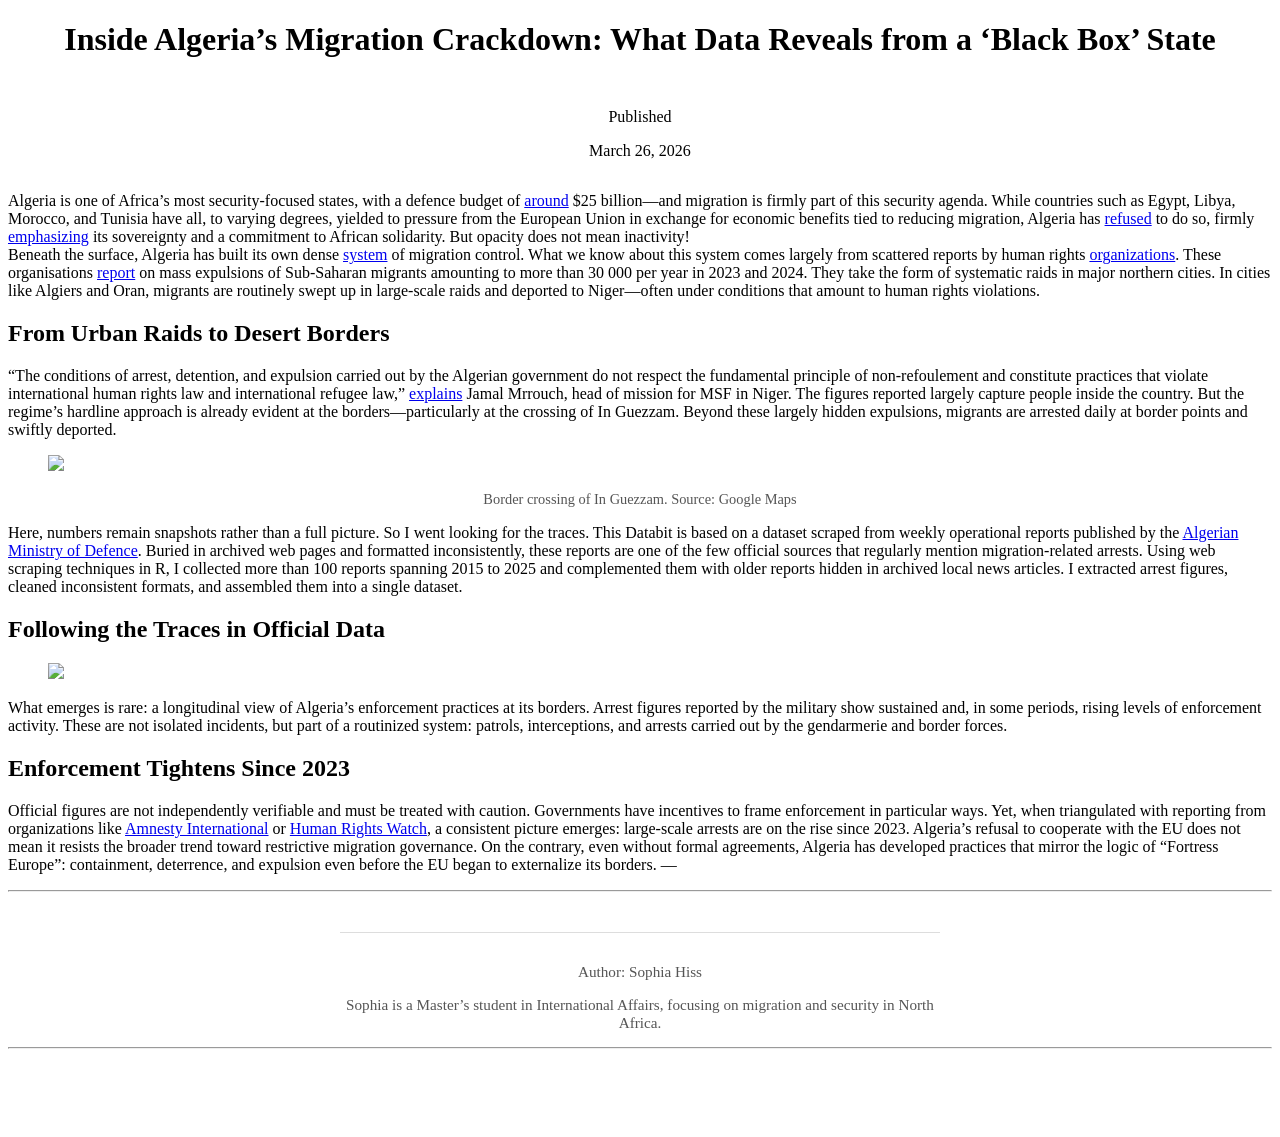
==== DataBit1_SophiaHiss.html @ bd92fb6d "Add files via upload" ====
<!DOCTYPE html>
<html xmlns="http://www.w3.org/1999/xhtml" lang="en" xml:lang="en"><head>

<meta charset="utf-8">
<meta name="generator" content="quarto-1.8.25">

<meta name="viewport" content="width=device-width, initial-scale=1.0, user-scalable=yes">

<meta name="author" content="">
<meta name="dcterms.date" content="2026-03-26">

<title>Inside Algeria’s Migration Crackdown: What Data Reveals from a ‘Black Box’ State</title>
<style>
code{white-space: pre-wrap;}
span.smallcaps{font-variant: small-caps;}
div.columns{display: flex; gap: min(4vw, 1.5em);}
div.column{flex: auto; overflow-x: auto;}
div.hanging-indent{margin-left: 1.5em; text-indent: -1.5em;}
ul.task-list{list-style: none;}
ul.task-list li input[type="checkbox"] {
  width: 0.8em;
  margin: 0 0.8em 0.2em -1em; /* quarto-specific, see https://github.com/quarto-dev/quarto-cli/issues/4556 */ 
  vertical-align: middle;
}
</style>


<script src="DataBit1_SophiaHiss_files/libs/clipboard/clipboard.min.js"></script>
<script src="DataBit1_SophiaHiss_files/libs/quarto-html/quarto.js" type="module"></script>
<script src="DataBit1_SophiaHiss_files/libs/quarto-html/tabsets/tabsets.js" type="module"></script>
<script src="DataBit1_SophiaHiss_files/libs/quarto-html/axe/axe-check.js" type="module"></script>
<script src="DataBit1_SophiaHiss_files/libs/quarto-html/popper.min.js"></script>
<script src="DataBit1_SophiaHiss_files/libs/quarto-html/tippy.umd.min.js"></script>
<script src="DataBit1_SophiaHiss_files/libs/quarto-html/anchor.min.js"></script>
<link href="DataBit1_SophiaHiss_files/libs/quarto-html/tippy.css" rel="stylesheet">
<link href="DataBit1_SophiaHiss_files/libs/quarto-html/quarto-syntax-highlighting-7b89279ff1a6dce999919e0e67d4d9ec.css" rel="stylesheet" id="quarto-text-highlighting-styles">
<script src="DataBit1_SophiaHiss_files/libs/bootstrap/bootstrap.min.js"></script>
<link href="DataBit1_SophiaHiss_files/libs/bootstrap/bootstrap-icons.css" rel="stylesheet">
<link href="DataBit1_SophiaHiss_files/libs/bootstrap/bootstrap-4d7f0bce1131f3e5f9547cd857cfbfc8.min.css" rel="stylesheet" append-hash="true" id="quarto-bootstrap" data-mode="light">


<link rel="stylesheet" href="styles.css">
</head>

<body class="fullcontent quarto-light">

<div id="quarto-content" class="page-columns page-rows-contents page-layout-article">

<main class="content" id="quarto-document-content">

<header id="title-block-header" class="quarto-title-block default">
<div class="quarto-title">
<h1 class="title">Inside Algeria’s Migration Crackdown: What Data Reveals from a ‘Black Box’ State</h1>
</div>



<div class="quarto-title-meta">

    
    <div>
    <div class="quarto-title-meta-heading">Published</div>
    <div class="quarto-title-meta-contents">
      <p class="date">March 26, 2026</p>
    </div>
  </div>
  
    
  </div>
  


</header>


<p>Algeria is one of Africa’s most security-focused states, with a defence budget of <a href="https://www.newarab.com/news/defence-remains-algerias-top-yearly-expenditure-2026">around</a> $25 billion—and migration is firmly part of this security agenda. While countries such as Egypt, Libya, Morocco, and Tunisia have all, to varying degrees, yielded to pressure from the European Union in exchange for economic benefits tied to reducing migration, Algeria has <a href="https://www.ispionline.it/en/publication/rocky-road-ahead-the-challenges-of-eu-algeria-relations-181457">refused</a> to do so, firmly <a href="https://www.elmoudjahid.dz/fr/actualite/solidarite-avec-les-pays-africains-un-principe-fondamental-pour-l-algerie-5058">emphasizing</a> its sovereignty and a commitment to African solidarity. But opacity does not mean inactivity!<br> Beneath the surface, Algeria has built its own dense <a href="https://ftdes.net/en/suppression-of-movement-migration-control-manufactured-precarity-and-racialised-border-regimes-in-post-hirak-algeria-in-the-name-of-sovereignty-at-the-service-of-rent-accumulation/">system</a> of migration control. What we know about this system comes largely from scattered reports by human rights <a href="https://alarmephonesahara.info/fr/dossiers/dossier-2-les-meilleurs-endroits-pour-faire-la-sieste">organizations</a>. These organisations <a href="https://www.medecinssansfrontieres.ca/niger-les-expulsions-mettent-en-danger-la-vie-des-migrants/">report</a> on mass expulsions of Sub-Saharan migrants amounting to more than 30 000 per year in 2023 and 2024. They take the form of systematic raids in major northern cities. In cities like Algiers and Oran, migrants are routinely swept up in large-scale raids and deported to Niger—often under conditions that amount to human rights violations.</p>
<section id="from-urban-raids-to-desert-borders" class="level2">
<h2 class="anchored" data-anchor-id="from-urban-raids-to-desert-borders">From Urban Raids to Desert Borders</h2>
<p>“The conditions of arrest, detention, and expulsion carried out by the Algerian government do not respect the fundamental principle of non-refoulement and constitute practices that violate international human rights law and international refugee law,” <a href="https://www.medecinssansfrontieres.ca/niger-les-expulsions-mettent-en-danger-la-vie-des-migrants/">explains</a> Jamal Mrrouch, head of mission for MSF in Niger. The figures reported largely capture people inside the country. But the regime’s hardline approach is already evident at the borders—particularly at the crossing of In Guezzam. Beyond these largely hidden expulsions, migrants are arrested daily at border points and swiftly deported.</p>
<div class="quarto-figure quarto-figure-center">
<figure class="figure">
<p><img src="DataBit1-Figures/InGuezzam.png" class="img-fluid figure-img" style="width:70.0%"></p>
<figcaption>Border crossing of In Guezzam. Source: Google Maps</figcaption>
</figure>
</div>
<p>Here, numbers remain snapshots rather than a full picture. So I went looking for the traces. This Databit is based on a dataset scraped from weekly operational reports published by the <a href="https://www.mdn.dz/site_principal/sommaire/archives/archives_actualites_fr.php">Algerian Ministry of Defence</a>. Buried in archived web pages and formatted inconsistently, these reports are one of the few official sources that regularly mention migration-related arrests. Using web scraping techniques in R, I collected more than 100 reports spanning 2015 to 2025 and complemented them with older reports hidden in archived local news articles. I extracted arrest figures, cleaned inconsistent formats, and assembled them into a single dataset.</p>
</section>
<section id="following-the-traces-in-official-data" class="level2">
<h2 class="anchored" data-anchor-id="following-the-traces-in-official-data">Following the Traces in Official Data</h2>
<div class="quarto-figure quarto-figure-center">
<figure class="figure">
<p><img src="DataBit1-Figures/Arrests-aggregated-2015-2025.png" class="img-fluid quarto-figure quarto-figure-center figure-img" style="width:70.0%"></p>
</figure>
</div>
<p>What emerges is rare: a longitudinal view of Algeria’s enforcement practices at its borders. Arrest figures reported by the military show sustained and, in some periods, rising levels of enforcement activity. These are not isolated incidents, but part of a routinized system: patrols, interceptions, and arrests carried out by the gendarmerie and border forces.</p>
</section>
<section id="enforcement-tightens-since-2023" class="level2">
<h2 class="anchored" data-anchor-id="enforcement-tightens-since-2023">Enforcement Tightens Since 2023</h2>
<p>Official figures are not independently verifiable and must be treated with caution. Governments have incentives to frame enforcement in particular ways. Yet, when triangulated with reporting from organizations like <a href="https://reliefweb.int/report/algeria/forced-leave-stories-injustice-against-migrants-algeria">Amnesty International</a> or <a href="https://www.hrw.org/news/2020/10/09/algeria-migrants-asylum-seekers-forced-out">Human Rights Watch</a>, a consistent picture emerges: large-scale arrests are on the rise since 2023. Algeria’s refusal to cooperate with the EU does not mean it resists the broader trend toward restrictive migration governance. On the contrary, even without formal agreements, Algeria has developed practices that mirror the logic of “Fortress Europe”: containment, deterrence, and expulsion even before the EU began to externalize its borders. —</p>
<hr>
<div class="author-box">
<p>Author: Sophia Hiss</p>
<p>Sophia is a Master’s student in International Affairs, focusing on migration and security in North Africa.</p>
</div>
<hr>
<p><br>
</p>
<p><br>
</p>
</section>
<section id="section" class="level2">
<h2 class="anchored" data-anchor-id="section"></h2>
</section>

</main>
<!-- /main column -->
<script id="quarto-html-after-body" type="application/javascript">
  window.document.addEventListener("DOMContentLoaded", function (event) {
    const icon = "";
    const anchorJS = new window.AnchorJS();
    anchorJS.options = {
      placement: 'right',
      icon: icon
    };
    anchorJS.add('.anchored');
    const isCodeAnnotation = (el) => {
      for (const clz of el.classList) {
        if (clz.startsWith('code-annotation-')) {                     
          return true;
        }
      }
      return false;
    }
    const onCopySuccess = function(e) {
      // button target
      const button = e.trigger;
      // don't keep focus
      button.blur();
      // flash "checked"
      button.classList.add('code-copy-button-checked');
      var currentTitle = button.getAttribute("title");
      button.setAttribute("title", "Copied!");
      let tooltip;
      if (window.bootstrap) {
        button.setAttribute("data-bs-toggle", "tooltip");
        button.setAttribute("data-bs-placement", "left");
        button.setAttribute("data-bs-title", "Copied!");
        tooltip = new bootstrap.Tooltip(button, 
          { trigger: "manual", 
            customClass: "code-copy-button-tooltip",
            offset: [0, -8]});
        tooltip.show();    
      }
      setTimeout(function() {
        if (tooltip) {
          tooltip.hide();
          button.removeAttribute("data-bs-title");
          button.removeAttribute("data-bs-toggle");
          button.removeAttribute("data-bs-placement");
        }
        button.setAttribute("title", currentTitle);
        button.classList.remove('code-copy-button-checked');
      }, 1000);
      // clear code selection
      e.clearSelection();
    }
    const getTextToCopy = function(trigger) {
      const outerScaffold = trigger.parentElement.cloneNode(true);
      const codeEl = outerScaffold.querySelector('code');
      for (const childEl of codeEl.children) {
        if (isCodeAnnotation(childEl)) {
          childEl.remove();
        }
      }
      return codeEl.innerText;
    }
    const clipboard = new window.ClipboardJS('.code-copy-button:not([data-in-quarto-modal])', {
      text: getTextToCopy
    });
    clipboard.on('success', onCopySuccess);
    if (window.document.getElementById('quarto-embedded-source-code-modal')) {
      const clipboardModal = new window.ClipboardJS('.code-copy-button[data-in-quarto-modal]', {
        text: getTextToCopy,
        container: window.document.getElementById('quarto-embedded-source-code-modal')
      });
      clipboardModal.on('success', onCopySuccess);
    }
      var localhostRegex = new RegExp(/^(?:http|https):\/\/localhost\:?[0-9]*\//);
      var mailtoRegex = new RegExp(/^mailto:/);
        var filterRegex = new RegExp('/' + window.location.host + '/');
      var isInternal = (href) => {
          return filterRegex.test(href) || localhostRegex.test(href) || mailtoRegex.test(href);
      }
      // Inspect non-navigation links and adorn them if external
     var links = window.document.querySelectorAll('a[href]:not(.nav-link):not(.navbar-brand):not(.toc-action):not(.sidebar-link):not(.sidebar-item-toggle):not(.pagination-link):not(.no-external):not([aria-hidden]):not(.dropdown-item):not(.quarto-navigation-tool):not(.about-link)');
      for (var i=0; i<links.length; i++) {
        const link = links[i];
        if (!isInternal(link.href)) {
          // undo the damage that might have been done by quarto-nav.js in the case of
          // links that we want to consider external
          if (link.dataset.originalHref !== undefined) {
            link.href = link.dataset.originalHref;
          }
        }
      }
    function tippyHover(el, contentFn, onTriggerFn, onUntriggerFn) {
      const config = {
        allowHTML: true,
        maxWidth: 500,
        delay: 100,
        arrow: false,
        appendTo: function(el) {
            return el.parentElement;
        },
        interactive: true,
        interactiveBorder: 10,
        theme: 'quarto',
        placement: 'bottom-start',
      };
      if (contentFn) {
        config.content = contentFn;
      }
      if (onTriggerFn) {
        config.onTrigger = onTriggerFn;
      }
      if (onUntriggerFn) {
        config.onUntrigger = onUntriggerFn;
      }
      window.tippy(el, config); 
    }
    const noterefs = window.document.querySelectorAll('a[role="doc-noteref"]');
    for (var i=0; i<noterefs.length; i++) {
      const ref = noterefs[i];
      tippyHover(ref, function() {
        // use id or data attribute instead here
        let href = ref.getAttribute('data-footnote-href') || ref.getAttribute('href');
        try { href = new URL(href).hash; } catch {}
        const id = href.replace(/^#\/?/, "");
        const note = window.document.getElementById(id);
        if (note) {
          return note.innerHTML;
        } else {
          return "";
        }
      });
    }
    const xrefs = window.document.querySelectorAll('a.quarto-xref');
    const processXRef = (id, note) => {
      // Strip column container classes
      const stripColumnClz = (el) => {
        el.classList.remove("page-full", "page-columns");
        if (el.children) {
          for (const child of el.children) {
            stripColumnClz(child);
          }
        }
      }
      stripColumnClz(note)
      if (id === null || id.startsWith('sec-')) {
        // Special case sections, only their first couple elements
        const container = document.createElement("div");
        if (note.children && note.children.length > 2) {
          container.appendChild(note.children[0].cloneNode(true));
          for (let i = 1; i < note.children.length; i++) {
            const child = note.children[i];
            if (child.tagName === "P" && child.innerText === "") {
              continue;
            } else {
              container.appendChild(child.cloneNode(true));
              break;
            }
          }
          if (window.Quarto?.typesetMath) {
            window.Quarto.typesetMath(container);
          }
          return container.innerHTML
        } else {
          if (window.Quarto?.typesetMath) {
            window.Quarto.typesetMath(note);
          }
          return note.innerHTML;
        }
      } else {
        // Remove any anchor links if they are present
        const anchorLink = note.querySelector('a.anchorjs-link');
        if (anchorLink) {
          anchorLink.remove();
        }
        if (window.Quarto?.typesetMath) {
          window.Quarto.typesetMath(note);
        }
        if (note.classList.contains("callout")) {
          return note.outerHTML;
        } else {
          return note.innerHTML;
        }
      }
    }
    for (var i=0; i<xrefs.length; i++) {
      const xref = xrefs[i];
      tippyHover(xref, undefined, function(instance) {
        instance.disable();
        let url = xref.getAttribute('href');
        let hash = undefined; 
        if (url.startsWith('#')) {
          hash = url;
        } else {
          try { hash = new URL(url).hash; } catch {}
        }
        if (hash) {
          const id = hash.replace(/^#\/?/, "");
          const note = window.document.getElementById(id);
          if (note !== null) {
            try {
              const html = processXRef(id, note.cloneNode(true));
              instance.setContent(html);
            } finally {
              instance.enable();
              instance.show();
            }
          } else {
            // See if we can fetch this
            fetch(url.split('#')[0])
            .then(res => res.text())
            .then(html => {
              const parser = new DOMParser();
              const htmlDoc = parser.parseFromString(html, "text/html");
              const note = htmlDoc.getElementById(id);
              if (note !== null) {
                const html = processXRef(id, note);
                instance.setContent(html);
              } 
            }).finally(() => {
              instance.enable();
              instance.show();
            });
          }
        } else {
          // See if we can fetch a full url (with no hash to target)
          // This is a special case and we should probably do some content thinning / targeting
          fetch(url)
          .then(res => res.text())
          .then(html => {
            const parser = new DOMParser();
            const htmlDoc = parser.parseFromString(html, "text/html");
            const note = htmlDoc.querySelector('main.content');
            if (note !== null) {
              // This should only happen for chapter cross references
              // (since there is no id in the URL)
              // remove the first header
              if (note.children.length > 0 && note.children[0].tagName === "HEADER") {
                note.children[0].remove();
              }
              const html = processXRef(null, note);
              instance.setContent(html);
            } 
          }).finally(() => {
            instance.enable();
            instance.show();
          });
        }
      }, function(instance) {
      });
    }
        let selectedAnnoteEl;
        const selectorForAnnotation = ( cell, annotation) => {
          let cellAttr = 'data-code-cell="' + cell + '"';
          let lineAttr = 'data-code-annotation="' +  annotation + '"';
          const selector = 'span[' + cellAttr + '][' + lineAttr + ']';
          return selector;
        }
        const selectCodeLines = (annoteEl) => {
          const doc = window.document;
          const targetCell = annoteEl.getAttribute("data-target-cell");
          const targetAnnotation = annoteEl.getAttribute("data-target-annotation");
          const annoteSpan = window.document.querySelector(selectorForAnnotation(targetCell, targetAnnotation));
          const lines = annoteSpan.getAttribute("data-code-lines").split(",");
          const lineIds = lines.map((line) => {
            return targetCell + "-" + line;
          })
          let top = null;
          let height = null;
          let parent = null;
          if (lineIds.length > 0) {
              //compute the position of the single el (top and bottom and make a div)
              const el = window.document.getElementById(lineIds[0]);
              top = el.offsetTop;
              height = el.offsetHeight;
              parent = el.parentElement.parentElement;
            if (lineIds.length > 1) {
              const lastEl = window.document.getElementById(lineIds[lineIds.length - 1]);
              const bottom = lastEl.offsetTop + lastEl.offsetHeight;
              height = bottom - top;
            }
            if (top !== null && height !== null && parent !== null) {
              // cook up a div (if necessary) and position it 
              let div = window.document.getElementById("code-annotation-line-highlight");
              if (div === null) {
                div = window.document.createElement("div");
                div.setAttribute("id", "code-annotation-line-highlight");
                div.style.position = 'absolute';
                parent.appendChild(div);
              }
              div.style.top = top - 2 + "px";
              div.style.height = height + 4 + "px";
              div.style.left = 0;
              let gutterDiv = window.document.getElementById("code-annotation-line-highlight-gutter");
              if (gutterDiv === null) {
                gutterDiv = window.document.createElement("div");
                gutterDiv.setAttribute("id", "code-annotation-line-highlight-gutter");
                gutterDiv.style.position = 'absolute';
                const codeCell = window.document.getElementById(targetCell);
                const gutter = codeCell.querySelector('.code-annotation-gutter');
                gutter.appendChild(gutterDiv);
              }
              gutterDiv.style.top = top - 2 + "px";
              gutterDiv.style.height = height + 4 + "px";
            }
            selectedAnnoteEl = annoteEl;
          }
        };
        const unselectCodeLines = () => {
          const elementsIds = ["code-annotation-line-highlight", "code-annotation-line-highlight-gutter"];
          elementsIds.forEach((elId) => {
            const div = window.document.getElementById(elId);
            if (div) {
              div.remove();
            }
          });
          selectedAnnoteEl = undefined;
        };
          // Handle positioning of the toggle
      window.addEventListener(
        "resize",
        throttle(() => {
          elRect = undefined;
          if (selectedAnnoteEl) {
            selectCodeLines(selectedAnnoteEl);
          }
        }, 10)
      );
      function throttle(fn, ms) {
      let throttle = false;
      let timer;
        return (...args) => {
          if(!throttle) { // first call gets through
              fn.apply(this, args);
              throttle = true;
          } else { // all the others get throttled
              if(timer) clearTimeout(timer); // cancel #2
              timer = setTimeout(() => {
                fn.apply(this, args);
                timer = throttle = false;
              }, ms);
          }
        };
      }
        // Attach click handler to the DT
        const annoteDls = window.document.querySelectorAll('dt[data-target-cell]');
        for (const annoteDlNode of annoteDls) {
          annoteDlNode.addEventListener('click', (event) => {
            const clickedEl = event.target;
            if (clickedEl !== selectedAnnoteEl) {
              unselectCodeLines();
              const activeEl = window.document.querySelector('dt[data-target-cell].code-annotation-active');
              if (activeEl) {
                activeEl.classList.remove('code-annotation-active');
              }
              selectCodeLines(clickedEl);
              clickedEl.classList.add('code-annotation-active');
            } else {
              // Unselect the line
              unselectCodeLines();
              clickedEl.classList.remove('code-annotation-active');
            }
          });
        }
    const findCites = (el) => {
      const parentEl = el.parentElement;
      if (parentEl) {
        const cites = parentEl.dataset.cites;
        if (cites) {
          return {
            el,
            cites: cites.split(' ')
          };
        } else {
          return findCites(el.parentElement)
        }
      } else {
        return undefined;
      }
    };
    var bibliorefs = window.document.querySelectorAll('a[role="doc-biblioref"]');
    for (var i=0; i<bibliorefs.length; i++) {
      const ref = bibliorefs[i];
      const citeInfo = findCites(ref);
      if (citeInfo) {
        tippyHover(citeInfo.el, function() {
          var popup = window.document.createElement('div');
          citeInfo.cites.forEach(function(cite) {
            var citeDiv = window.document.createElement('div');
            citeDiv.classList.add('hanging-indent');
            citeDiv.classList.add('csl-entry');
            var biblioDiv = window.document.getElementById('ref-' + cite);
            if (biblioDiv) {
              citeDiv.innerHTML = biblioDiv.innerHTML;
            }
            popup.appendChild(citeDiv);
          });
          return popup.innerHTML;
        });
      }
    }
  });
  </script>
</div> <!-- /content -->




</body></html>
---- styles.css ----
.quarto-title-block h1.title {
  text-align: center !important;
  margin-bottom: 50px !important;
  font-weight: bold;
}

.quarto-title-block {
  text-align: center !important;
}

.quarto-title-meta {
  display: flex !important;
  flex-direction: column !important;
  align-items: center !important;
  justify-content: center !important;
  text-align: center !important;
  width: 100%;
  margin: 0 auto;
}

.quarto-title-meta-heading,
.quarto-title-meta-contents {
  text-align: center !important;
  width: 100%;
}

.author-box {
  margin-top: 40px;
  padding-top: 15px;
  border-top: 1px solid #ddd;
  font-size: 0.95em;
  color: #555;
  text-align: center;
  max-width: 600px;
  margin-left: auto;
  margin-right: auto;
}

.quarto-figure figcaption {
  text-align: center;
  font-size: 0.9em;
  color: #555;
}
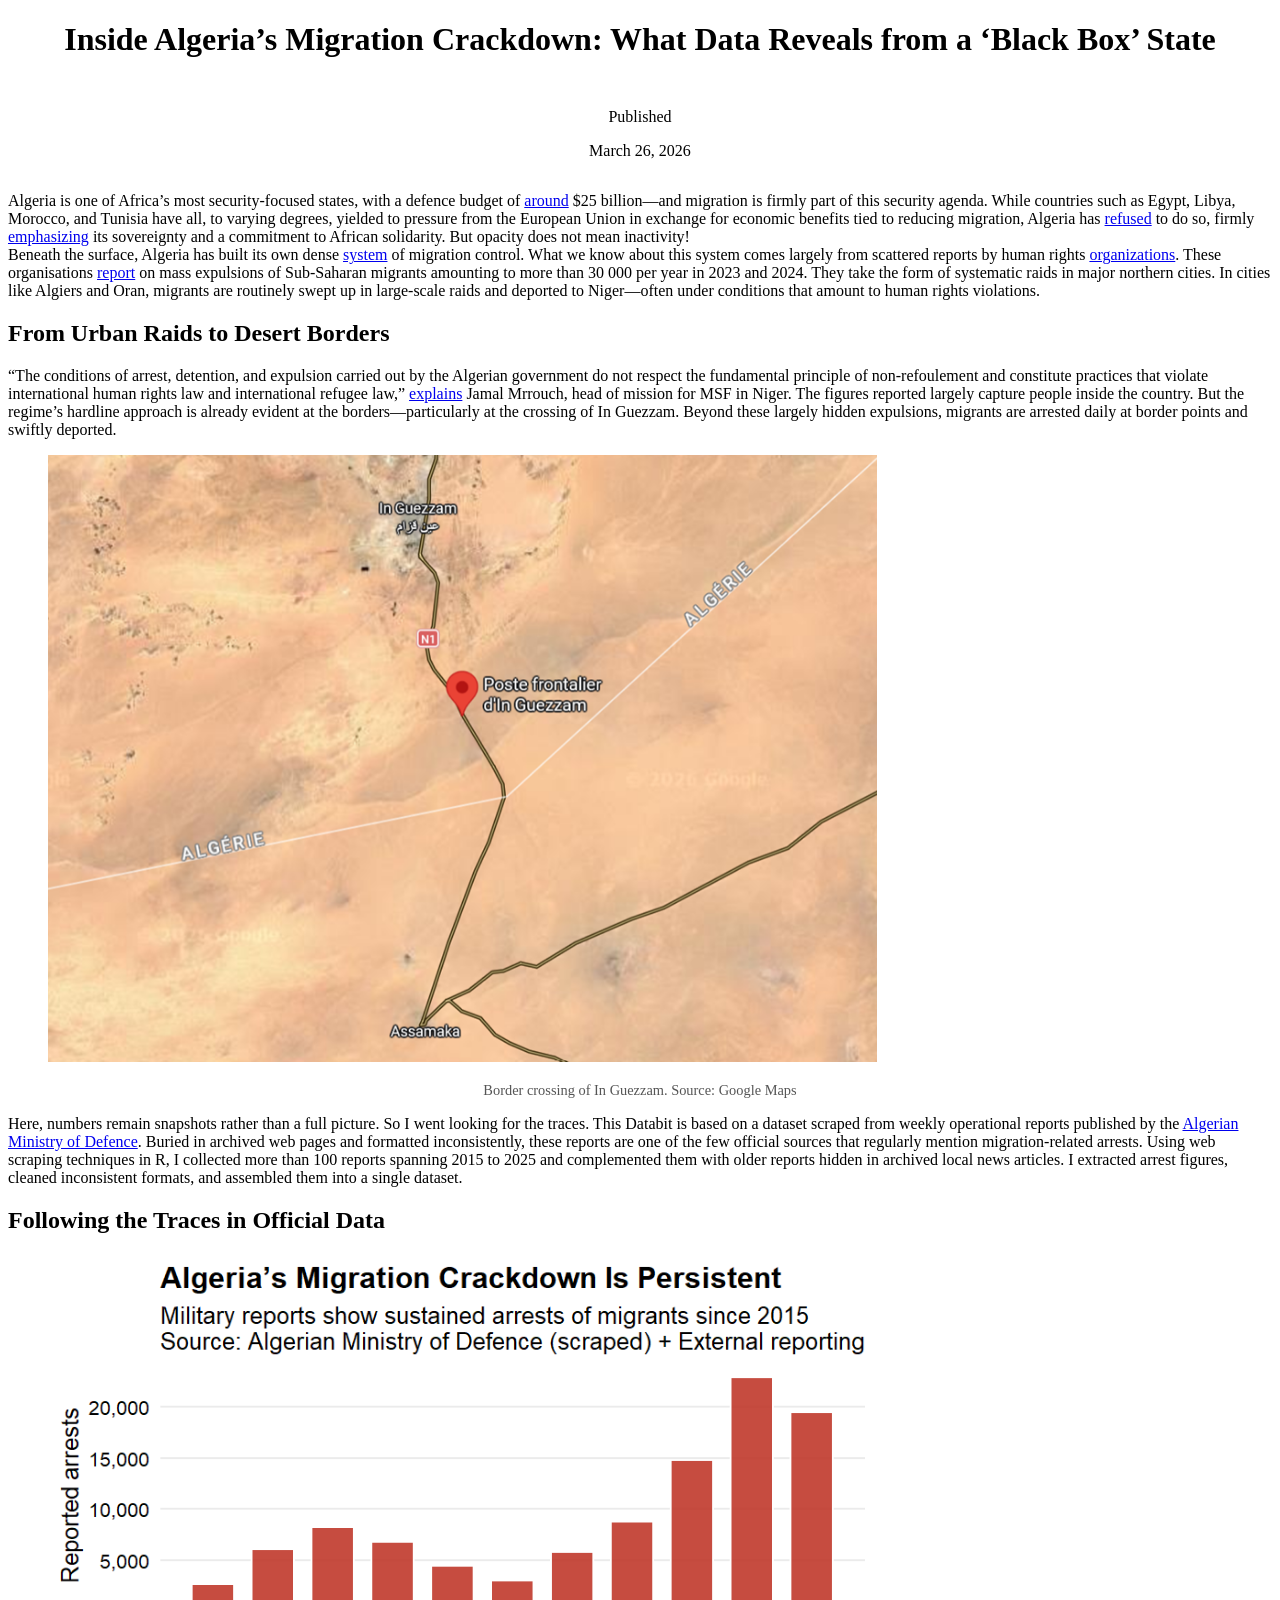
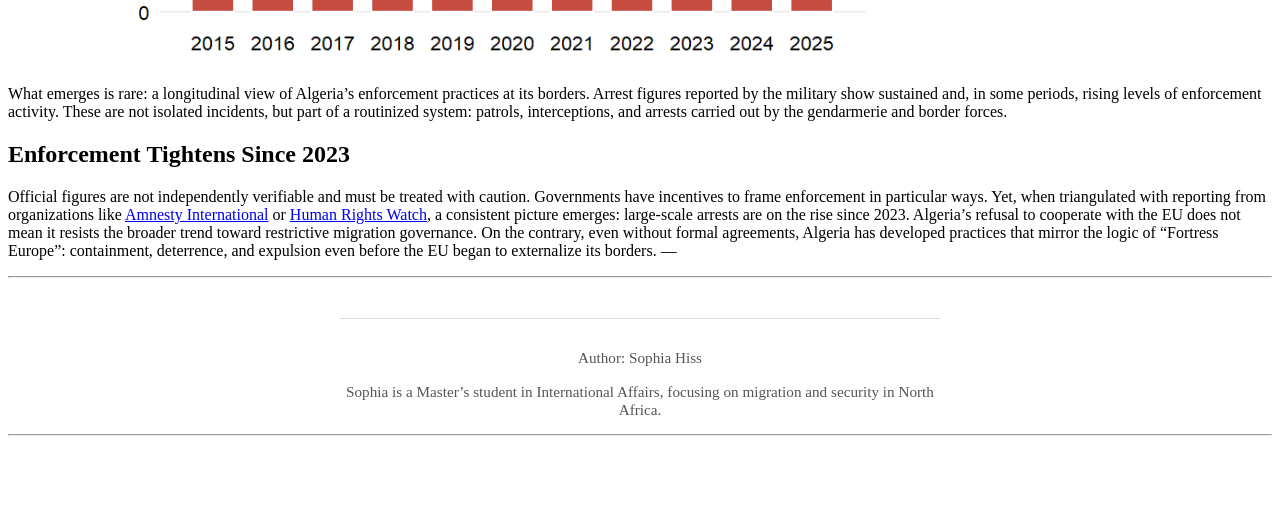
==== commit 129bdace: "Add files via upload" ====
--- a/DataBit1_SophiaHiss.html
+++ b/DataBit1_SophiaHiss.html
@@ -79,7 +79,7 @@
 <p>“The conditions of arrest, detention, and expulsion carried out by the Algerian government do not respect the fundamental principle of non-refoulement and constitute practices that violate international human rights law and international refugee law,” <a href="https://www.medecinssansfrontieres.ca/niger-les-expulsions-mettent-en-danger-la-vie-des-migrants/">explains</a> Jamal Mrrouch, head of mission for MSF in Niger. The figures reported largely capture people inside the country. But the regime’s hardline approach is already evident at the borders—particularly at the crossing of In Guezzam. Beyond these largely hidden expulsions, migrants are arrested daily at border points and swiftly deported.</p>
 <div class="quarto-figure quarto-figure-center">
 <figure class="figure">
-<p><img src="DataBit1-Figures/InGuezzam.png" class="img-fluid figure-img" style="width:70.0%"></p>
+<p><img src="figures/InGuezzam.png" class="img-fluid figure-img" style="width:70.0%"></p>
 <figcaption>Border crossing of In Guezzam. Source: Google Maps</figcaption>
 </figure>
 </div>
@@ -89,7 +89,7 @@
 <h2 class="anchored" data-anchor-id="following-the-traces-in-official-data">Following the Traces in Official Data</h2>
 <div class="quarto-figure quarto-figure-center">
 <figure class="figure">
-<p><img src="DataBit1-Figures/Arrests-aggregated-2015-2025.png" class="img-fluid quarto-figure quarto-figure-center figure-img" style="width:70.0%"></p>
+<p><img src="figures/Arrests-aggregated-2015-2025.png" class="img-fluid quarto-figure quarto-figure-center figure-img" style="width:70.0%"></p>
 </figure>
 </div>
 <p>What emerges is rare: a longitudinal view of Algeria’s enforcement practices at its borders. Arrest figures reported by the military show sustained and, in some periods, rising levels of enforcement activity. These are not isolated incidents, but part of a routinized system: patrols, interceptions, and arrests carried out by the gendarmerie and border forces.</p>
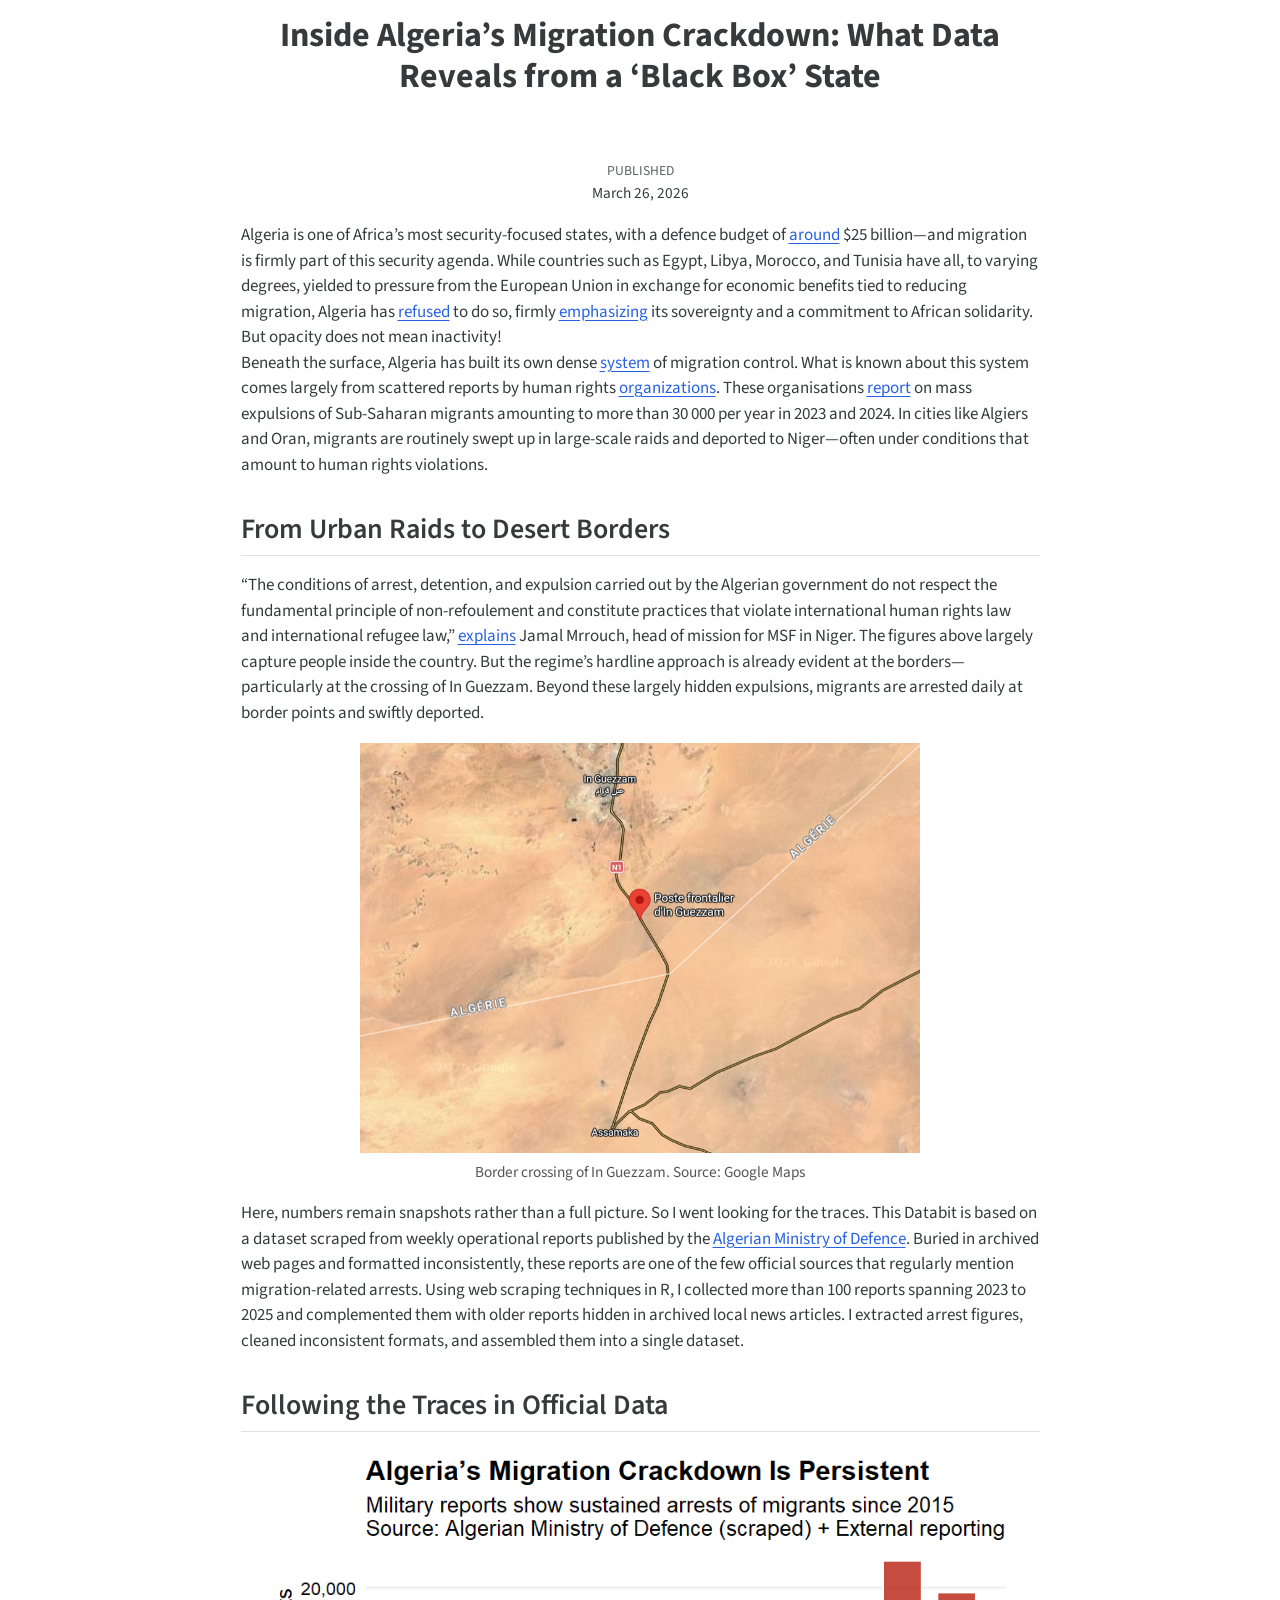
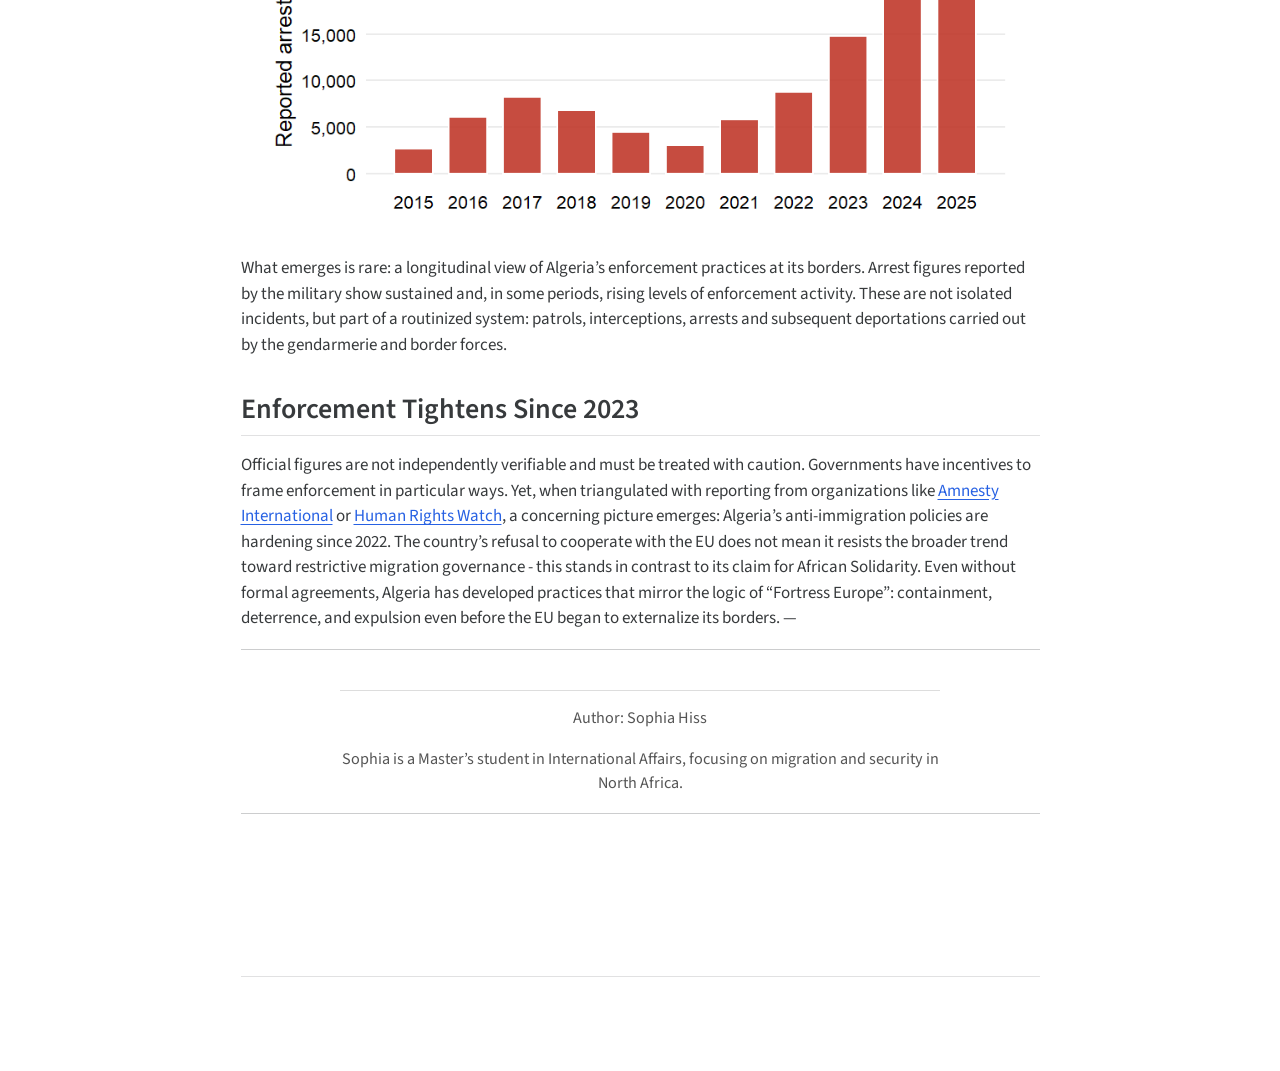
==== commit b1be6567: "Add files via upload" ====
--- a/DataBit1_SophiaHiss.html
+++ b/DataBit1_SophiaHiss.html
@@ -73,30 +73,30 @@
 </header>
 
 
-<p>Algeria is one of Africa’s most security-focused states, with a defence budget of <a href="https://www.newarab.com/news/defence-remains-algerias-top-yearly-expenditure-2026">around</a> $25 billion—and migration is firmly part of this security agenda. While countries such as Egypt, Libya, Morocco, and Tunisia have all, to varying degrees, yielded to pressure from the European Union in exchange for economic benefits tied to reducing migration, Algeria has <a href="https://www.ispionline.it/en/publication/rocky-road-ahead-the-challenges-of-eu-algeria-relations-181457">refused</a> to do so, firmly <a href="https://www.elmoudjahid.dz/fr/actualite/solidarite-avec-les-pays-africains-un-principe-fondamental-pour-l-algerie-5058">emphasizing</a> its sovereignty and a commitment to African solidarity. But opacity does not mean inactivity!<br> Beneath the surface, Algeria has built its own dense <a href="https://ftdes.net/en/suppression-of-movement-migration-control-manufactured-precarity-and-racialised-border-regimes-in-post-hirak-algeria-in-the-name-of-sovereignty-at-the-service-of-rent-accumulation/">system</a> of migration control. What we know about this system comes largely from scattered reports by human rights <a href="https://alarmephonesahara.info/fr/dossiers/dossier-2-les-meilleurs-endroits-pour-faire-la-sieste">organizations</a>. These organisations <a href="https://www.medecinssansfrontieres.ca/niger-les-expulsions-mettent-en-danger-la-vie-des-migrants/">report</a> on mass expulsions of Sub-Saharan migrants amounting to more than 30 000 per year in 2023 and 2024. They take the form of systematic raids in major northern cities. In cities like Algiers and Oran, migrants are routinely swept up in large-scale raids and deported to Niger—often under conditions that amount to human rights violations.</p>
+<p>Algeria is one of Africa’s most security-focused states, with a defence budget of <a href="https://www.newarab.com/news/defence-remains-algerias-top-yearly-expenditure-2026">around</a> $25 billion—and migration is firmly part of this security agenda. While countries such as Egypt, Libya, Morocco, and Tunisia have all, to varying degrees, yielded to pressure from the European Union in exchange for economic benefits tied to reducing migration, Algeria has <a href="https://www.ispionline.it/en/publication/rocky-road-ahead-the-challenges-of-eu-algeria-relations-181457">refused</a> to do so, firmly <a href="https://www.elmoudjahid.dz/fr/actualite/solidarite-avec-les-pays-africains-un-principe-fondamental-pour-l-algerie-5058">emphasizing</a> its sovereignty and a commitment to African solidarity. But opacity does not mean inactivity!<br> Beneath the surface, Algeria has built its own dense <a href="https://ftdes.net/en/suppression-of-movement-migration-control-manufactured-precarity-and-racialised-border-regimes-in-post-hirak-algeria-in-the-name-of-sovereignty-at-the-service-of-rent-accumulation/">system</a> of migration control. What is known about this system comes largely from scattered reports by human rights <a href="https://alarmephonesahara.info/fr/dossiers/dossier-2-les-meilleurs-endroits-pour-faire-la-sieste">organizations</a>. These organisations <a href="https://www.medecinssansfrontieres.ca/niger-les-expulsions-mettent-en-danger-la-vie-des-migrants/">report</a> on mass expulsions of Sub-Saharan migrants amounting to more than 30 000 per year in 2023 and 2024. In cities like Algiers and Oran, migrants are routinely swept up in large-scale raids and deported to Niger—often under conditions that amount to human rights violations.</p>
 <section id="from-urban-raids-to-desert-borders" class="level2">
 <h2 class="anchored" data-anchor-id="from-urban-raids-to-desert-borders">From Urban Raids to Desert Borders</h2>
-<p>“The conditions of arrest, detention, and expulsion carried out by the Algerian government do not respect the fundamental principle of non-refoulement and constitute practices that violate international human rights law and international refugee law,” <a href="https://www.medecinssansfrontieres.ca/niger-les-expulsions-mettent-en-danger-la-vie-des-migrants/">explains</a> Jamal Mrrouch, head of mission for MSF in Niger. The figures reported largely capture people inside the country. But the regime’s hardline approach is already evident at the borders—particularly at the crossing of In Guezzam. Beyond these largely hidden expulsions, migrants are arrested daily at border points and swiftly deported.</p>
+<p>“The conditions of arrest, detention, and expulsion carried out by the Algerian government do not respect the fundamental principle of non-refoulement and constitute practices that violate international human rights law and international refugee law,” <a href="https://www.medecinssansfrontieres.ca/niger-les-expulsions-mettent-en-danger-la-vie-des-migrants/">explains</a> Jamal Mrrouch, head of mission for MSF in Niger. The figures above largely capture people inside the country. But the regime’s hardline approach is already evident at the borders—particularly at the crossing of In Guezzam. Beyond these largely hidden expulsions, migrants are arrested daily at border points and swiftly deported.</p>
 <div class="quarto-figure quarto-figure-center">
 <figure class="figure">
 <p><img src="figures/InGuezzam.png" class="img-fluid figure-img" style="width:70.0%"></p>
 <figcaption>Border crossing of In Guezzam. Source: Google Maps</figcaption>
 </figure>
 </div>
-<p>Here, numbers remain snapshots rather than a full picture. So I went looking for the traces. This Databit is based on a dataset scraped from weekly operational reports published by the <a href="https://www.mdn.dz/site_principal/sommaire/archives/archives_actualites_fr.php">Algerian Ministry of Defence</a>. Buried in archived web pages and formatted inconsistently, these reports are one of the few official sources that regularly mention migration-related arrests. Using web scraping techniques in R, I collected more than 100 reports spanning 2015 to 2025 and complemented them with older reports hidden in archived local news articles. I extracted arrest figures, cleaned inconsistent formats, and assembled them into a single dataset.</p>
+<p>Here, numbers remain snapshots rather than a full picture. So I went looking for the traces. This Databit is based on a dataset scraped from weekly operational reports published by the <a href="https://www.mdn.dz/site_principal/sommaire/archives/archives_actualites_fr.php">Algerian Ministry of Defence</a>. Buried in archived web pages and formatted inconsistently, these reports are one of the few official sources that regularly mention migration-related arrests. Using web scraping techniques in R, I collected more than 100 reports spanning 2023 to 2025 and complemented them with older reports hidden in archived local news articles. I extracted arrest figures, cleaned inconsistent formats, and assembled them into a single dataset.</p>
 </section>
 <section id="following-the-traces-in-official-data" class="level2">
 <h2 class="anchored" data-anchor-id="following-the-traces-in-official-data">Following the Traces in Official Data</h2>
 <div class="quarto-figure quarto-figure-center">
 <figure class="figure">
-<p><img src="figures/Arrests-aggregated-2015-2025.png" class="img-fluid quarto-figure quarto-figure-center figure-img" style="width:70.0%"></p>
+<p><img src="figures/Arrests-aggregated-2015-2025.png" class="img-fluid quarto-figure quarto-figure-center figure-img" style="width:94.0%"></p>
 </figure>
 </div>
-<p>What emerges is rare: a longitudinal view of Algeria’s enforcement practices at its borders. Arrest figures reported by the military show sustained and, in some periods, rising levels of enforcement activity. These are not isolated incidents, but part of a routinized system: patrols, interceptions, and arrests carried out by the gendarmerie and border forces.</p>
+<p>What emerges is rare: a longitudinal view of Algeria’s enforcement practices at its borders. Arrest figures reported by the military show sustained and, in some periods, rising levels of enforcement activity. These are not isolated incidents, but part of a routinized system: patrols, interceptions, arrests and subsequent deportations carried out by the gendarmerie and border forces.</p>
 </section>
 <section id="enforcement-tightens-since-2023" class="level2">
 <h2 class="anchored" data-anchor-id="enforcement-tightens-since-2023">Enforcement Tightens Since 2023</h2>
-<p>Official figures are not independently verifiable and must be treated with caution. Governments have incentives to frame enforcement in particular ways. Yet, when triangulated with reporting from organizations like <a href="https://reliefweb.int/report/algeria/forced-leave-stories-injustice-against-migrants-algeria">Amnesty International</a> or <a href="https://www.hrw.org/news/2020/10/09/algeria-migrants-asylum-seekers-forced-out">Human Rights Watch</a>, a consistent picture emerges: large-scale arrests are on the rise since 2023. Algeria’s refusal to cooperate with the EU does not mean it resists the broader trend toward restrictive migration governance. On the contrary, even without formal agreements, Algeria has developed practices that mirror the logic of “Fortress Europe”: containment, deterrence, and expulsion even before the EU began to externalize its borders. —</p>
+<p>Official figures are not independently verifiable and must be treated with caution. Governments have incentives to frame enforcement in particular ways. Yet, when triangulated with reporting from organizations like <a href="https://reliefweb.int/report/algeria/forced-leave-stories-injustice-against-migrants-algeria">Amnesty International</a> or <a href="https://www.hrw.org/news/2020/10/09/algeria-migrants-asylum-seekers-forced-out">Human Rights Watch</a>, a concerning picture emerges: Algeria’s anti-immigration policies are hardening since 2022. The country’s refusal to cooperate with the EU does not mean it resists the broader trend toward restrictive migration governance - this stands in contrast to its claim for African Solidarity. Even without formal agreements, Algeria has developed practices that mirror the logic of “Fortress Europe”: containment, deterrence, and expulsion even before the EU began to externalize its borders. —</p>
 <hr>
 <div class="author-box">
 <p>Author: Sophia Hiss</p>
--- a/DataBit1_SophiaHiss_files/libs/quarto-html/tippy.css
+++ b/DataBit1_SophiaHiss_files/libs/quarto-html/tippy.css
@@ -0,0 +1 @@
+.tippy-box[data-animation=fade][data-state=hidden]{opacity:0}[data-tippy-root]{max-width:calc(100vw - 10px)}.tippy-box{position:relative;background-color:#333;color:#fff;border-radius:4px;font-size:14px;line-height:1.4;white-space:normal;outline:0;transition-property:transform,visibility,opacity}.tippy-box[data-placement^=top]>.tippy-arrow{bottom:0}.tippy-box[data-placement^=top]>.tippy-arrow:before{bottom:-7px;left:0;border-width:8px 8px 0;border-top-color:initial;transform-origin:center top}.tippy-box[data-placement^=bottom]>.tippy-arrow{top:0}.tippy-box[data-placement^=bottom]>.tippy-arrow:before{top:-7px;left:0;border-width:0 8px 8px;border-bottom-color:initial;transform-origin:center bottom}.tippy-box[data-placement^=left]>.tippy-arrow{right:0}.tippy-box[data-placement^=left]>.tippy-arrow:before{border-width:8px 0 8px 8px;border-left-color:initial;right:-7px;transform-origin:center left}.tippy-box[data-placement^=right]>.tippy-arrow{left:0}.tippy-box[data-placement^=right]>.tippy-arrow:before{left:-7px;border-width:8px 8px 8px 0;border-right-color:initial;transform-origin:center right}.tippy-box[data-inertia][data-state=visible]{transition-timing-function:cubic-bezier(.54,1.5,.38,1.11)}.tippy-arrow{width:16px;height:16px;color:#333}.tippy-arrow:before{content:"";position:absolute;border-color:transparent;border-style:solid}.tippy-content{position:relative;padding:5px 9px;z-index:1}
--- a/DataBit1_SophiaHiss_files/libs/quarto-html/quarto-syntax-highlighting-7b89279ff1a6dce999919e0e67d4d9ec.css
+++ b/DataBit1_SophiaHiss_files/libs/quarto-html/quarto-syntax-highlighting-7b89279ff1a6dce999919e0e67d4d9ec.css
@@ -0,0 +1,236 @@
+/* quarto syntax highlight colors */
+:root {
+  --quarto-hl-ot-color: #003B4F;
+  --quarto-hl-at-color: #657422;
+  --quarto-hl-ss-color: #20794D;
+  --quarto-hl-an-color: #5E5E5E;
+  --quarto-hl-fu-color: #4758AB;
+  --quarto-hl-st-color: #20794D;
+  --quarto-hl-cf-color: #003B4F;
+  --quarto-hl-op-color: #5E5E5E;
+  --quarto-hl-er-color: #AD0000;
+  --quarto-hl-bn-color: #AD0000;
+  --quarto-hl-al-color: #AD0000;
+  --quarto-hl-va-color: #111111;
+  --quarto-hl-bu-color: inherit;
+  --quarto-hl-ex-color: inherit;
+  --quarto-hl-pp-color: #AD0000;
+  --quarto-hl-in-color: #5E5E5E;
+  --quarto-hl-vs-color: #20794D;
+  --quarto-hl-wa-color: #5E5E5E;
+  --quarto-hl-do-color: #5E5E5E;
+  --quarto-hl-im-color: #00769E;
+  --quarto-hl-ch-color: #20794D;
+  --quarto-hl-dt-color: #AD0000;
+  --quarto-hl-fl-color: #AD0000;
+  --quarto-hl-co-color: #5E5E5E;
+  --quarto-hl-cv-color: #5E5E5E;
+  --quarto-hl-cn-color: #8f5902;
+  --quarto-hl-sc-color: #5E5E5E;
+  --quarto-hl-dv-color: #AD0000;
+  --quarto-hl-kw-color: #003B4F;
+}
+
+/* other quarto variables */
+:root {
+  --quarto-font-monospace: SFMono-Regular, Menlo, Monaco, Consolas, "Liberation Mono", "Courier New", monospace;
+}
+
+/* syntax highlight based on Pandoc's rules */
+pre > code.sourceCode > span {
+  color: #003B4F;
+}
+
+code.sourceCode > span {
+  color: #003B4F;
+}
+
+div.sourceCode,
+div.sourceCode pre.sourceCode {
+  color: #003B4F;
+}
+
+/* Normal */
+code span {
+  color: #003B4F;
+}
+
+/* Alert */
+code span.al {
+  color: #AD0000;
+  font-style: inherit;
+}
+
+/* Annotation */
+code span.an {
+  color: #5E5E5E;
+  font-style: inherit;
+}
+
+/* Attribute */
+code span.at {
+  color: #657422;
+  font-style: inherit;
+}
+
+/* BaseN */
+code span.bn {
+  color: #AD0000;
+  font-style: inherit;
+}
+
+/* BuiltIn */
+code span.bu {
+  font-style: inherit;
+}
+
+/* ControlFlow */
+code span.cf {
+  color: #003B4F;
+  font-weight: bold;
+  font-style: inherit;
+}
+
+/* Char */
+code span.ch {
+  color: #20794D;
+  font-style: inherit;
+}
+
+/* Constant */
+code span.cn {
+  color: #8f5902;
+  font-style: inherit;
+}
+
+/* Comment */
+code span.co {
+  color: #5E5E5E;
+  font-style: inherit;
+}
+
+/* CommentVar */
+code span.cv {
+  color: #5E5E5E;
+  font-style: italic;
+}
+
+/* Documentation */
+code span.do {
+  color: #5E5E5E;
+  font-style: italic;
+}
+
+/* DataType */
+code span.dt {
+  color: #AD0000;
+  font-style: inherit;
+}
+
+/* DecVal */
+code span.dv {
+  color: #AD0000;
+  font-style: inherit;
+}
+
+/* Error */
+code span.er {
+  color: #AD0000;
+  font-style: inherit;
+}
+
+/* Extension */
+code span.ex {
+  font-style: inherit;
+}
+
+/* Float */
+code span.fl {
+  color: #AD0000;
+  font-style: inherit;
+}
+
+/* Function */
+code span.fu {
+  color: #4758AB;
+  font-style: inherit;
+}
+
+/* Import */
+code span.im {
+  color: #00769E;
+  font-style: inherit;
+}
+
+/* Information */
+code span.in {
+  color: #5E5E5E;
+  font-style: inherit;
+}
+
+/* Keyword */
+code span.kw {
+  color: #003B4F;
+  font-weight: bold;
+  font-style: inherit;
+}
+
+/* Operator */
+code span.op {
+  color: #5E5E5E;
+  font-style: inherit;
+}
+
+/* Other */
+code span.ot {
+  color: #003B4F;
+  font-style: inherit;
+}
+
+/* Preprocessor */
+code span.pp {
+  color: #AD0000;
+  font-style: inherit;
+}
+
+/* SpecialChar */
+code span.sc {
+  color: #5E5E5E;
+  font-style: inherit;
+}
+
+/* SpecialString */
+code span.ss {
+  color: #20794D;
+  font-style: inherit;
+}
+
+/* String */
+code span.st {
+  color: #20794D;
+  font-style: inherit;
+}
+
+/* Variable */
+code span.va {
+  color: #111111;
+  font-style: inherit;
+}
+
+/* VerbatimString */
+code span.vs {
+  color: #20794D;
+  font-style: inherit;
+}
+
+/* Warning */
+code span.wa {
+  color: #5E5E5E;
+  font-style: italic;
+}
+
+.prevent-inlining {
+  content: "</";
+}
+
+/*# sourceMappingURL=3944bc705cfaf4c80e56f77c5205168a.css.map */
